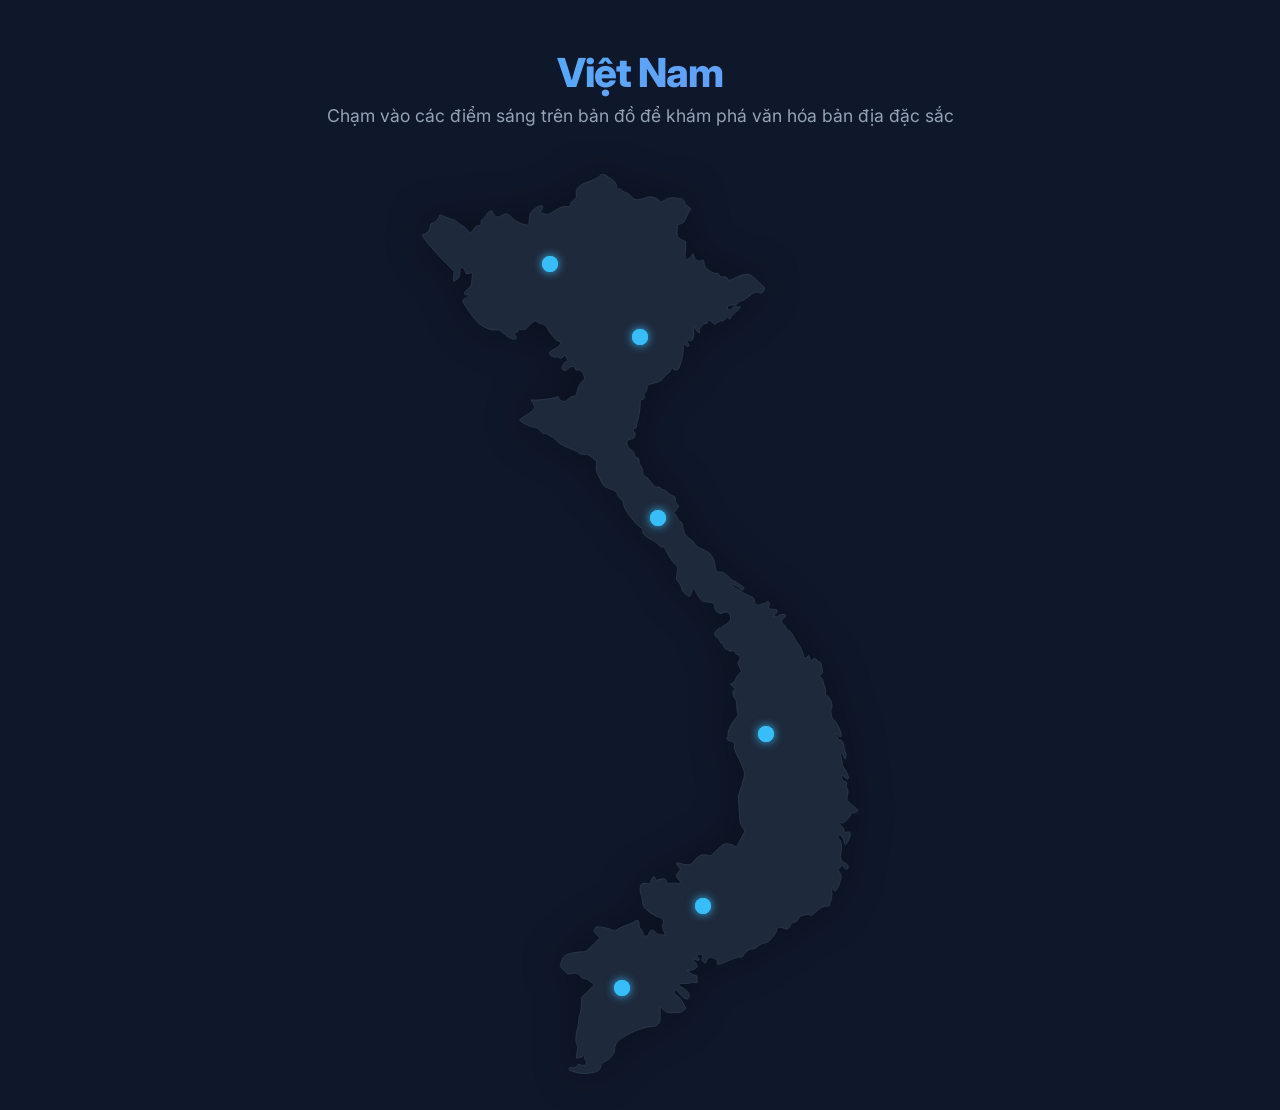
==== index.html @ da9336c7 "first commit" ====
<!DOCTYPE html>
<html lang="vi">
<head>
    <meta charset="UTF-8">
    <meta name="viewport" content="width=device-width, initial-scale=1.0">
    <title>Việt Nam - Khám Phá Văn Hóa</title>
    <link rel="stylesheet" href="style.css">
    <link href="https://fonts.googleapis.com/css2?family=Inter:wght@300;400;600;800&display=swap" rel="stylesheet">
</head>
<body>
    <header class="hero-header">
        <h1>Việt Nam</h1>
        <p>Chạm vào các điểm sáng trên bản đồ để khám phá văn hóa bản địa đặc sắc</p>
    </header>

    <main class="container">
        <section class="map-section">
            <div class="map-wrapper">
                <svg viewBox="0 0 1024 1024" preserveAspectRatio="xMidYMid meet" class="vietnam-map" xmlns="http://www.w3.org/2000/svg">
                    <g transform="translate(0.000000,1024.000000) scale(0.100000,-0.100000)" class="map-outline">
                        <path d="M4655 10212 c-17 -15 -72 -42 -122 -60 -74 -27 -97 -40 -118 -68 -23 -30 -26 -42 -21 -74 6 -36 3 -41 -29 -66 -23 -17 -35 -35 -35 -50 0 -22 -4 -24 -52 -24 -44 0 -62 -7 -124 -45 -78 -49 -85 -51 -133 -34 -35 12 -38 24 -15 50 18 20 11 39 -13 39 -29 0 -93 -44 -113 -77 -12 -21 -20 -52 -20 -82 0 -69 -10 -74 -89 -45 -44 17 -78 38 -103 64 -47 50 -75 57 -119 31 -19 -12 -41 -21 -50 -21 -18 0 -59 40 -59 58 0 7 -4 12 -9 12 -24 0 -43 -15 -63 -51 -12 -21 -30 -41 -40 -45 -14 -4 -18 -14 -16 -37 3 -30 1 -32 -30 -35 -26 -3 -38 -11 -53 -37 -26 -44 -45 -50 -65 -20 -8 13 -44 42 -80 65 -35 23 -64 46 -64 51 0 5 -10 9 -22 9 -13 0 -52 14 -88 31 -35 17 -66 27 -67 22 -16 -46 -42 -77 -73 -87 -30 -9 -35 -16 -38 -46 -4 -40 -25 -68 -64 -84 l-27 -12 37 -55 c20 -31 102 -124 181 -207 l145 -152 -3 -57 -3 -56 34 21 c29 19 34 27 38 76 3 30 8 58 12 62 11 11 45 -23 52 -52 6 -21 11 -24 29 -18 42 13 52 10 50 -16 -2 -14 -5 -46 -7 -72 -3 -42 -9 -53 -46 -86 -32 -28 -42 -43 -37 -56 5 -12 13 -15 27 -11 40 13 18 -29 -23 -44 -23 -9 -27 -15 -21 -34 9 -29 117 -182 163 -230 51 -55 154 -100 207 -92 37 5 44 2 85 -33 24 -22 58 -46 76 -56 58 -30 102 -14 67 25 -19 21 -19 21 14 38 18 10 21 15 12 26 -10 12 -4 13 37 8 47 -5 51 -4 79 29 16 19 41 43 57 53 24 16 30 16 45 3 9 -8 36 -20 58 -26 33 -10 45 -20 60 -50 20 -43 103 -142 118 -142 6 0 17 -4 24 -8 25 -16 -2 -53 -59 -80 -33 -17 -55 -35 -58 -46 -5 -28 37 -56 71 -49 16 3 35 0 43 -7 13 -11 20 -9 40 10 l23 22 16 -30 c20 -39 20 -39 -4 -45 -10 -3 -27 -21 -36 -40 -14 -30 -15 -39 -4 -52 18 -21 33 -19 60 10 30 32 80 35 80 5 0 -16 7 -20 34 -20 37 0 62 -27 72 -79 5 -23 2 -32 -16 -43 -25 -15 -54 -68 -65 -118 -9 -44 -22 -60 -48 -60 -12 0 -35 -14 -53 -31 -27 -26 -37 -30 -64 -24 -20 4 -34 15 -40 30 -8 22 -12 23 -42 14 -52 -16 -168 -32 -225 -30 l-53 1 20 -32 c11 -18 20 -40 20 -49 0 -23 -37 -58 -109 -102 -33 -21 -61 -42 -61 -47 0 -17 128 -80 163 -80 29 0 42 -7 70 -40 23 -27 39 -38 50 -34 9 3 28 -3 43 -15 15 -12 33 -21 41 -21 8 0 32 -20 54 -44 32 -35 59 -51 137 -81 53 -21 103 -46 111 -56 10 -14 26 -19 63 -19 43 0 55 -5 98 -42 l48 -41 -5 -53 c-5 -48 -2 -59 42 -143 42 -79 53 -92 84 -102 74 -24 109 -48 116 -77 3 -16 19 -39 35 -51 21 -15 30 -30 30 -49 0 -16 16 -54 35 -86 42 -70 140 -183 166 -191 13 -4 19 -16 19 -34 0 -36 28 -65 100 -101 33 -17 69 -43 80 -58 15 -20 28 -28 43 -25 19 3 27 -8 57 -69 19 -39 54 -92 78 -116 47 -49 46 -44 32 -126 -9 -57 -8 -60 19 -91 16 -18 31 -49 35 -68 5 -26 18 -45 47 -68 46 -36 50 -34 71 34 12 39 31 45 36 11 2 -10 20 -44 40 -74 36 -53 39 -55 87 -58 71 -4 95 -18 95 -57 0 -20 8 -39 23 -53 26 -25 45 -27 81 -11 38 18 76 -10 76 -56 0 -37 -23 -65 -75 -92 -16 -9 -33 -21 -37 -27 -4 -6 -8 -7 -8 -2 0 6 -13 -3 -30 -19 -37 -35 -39 -71 -5 -87 13 -6 28 -24 34 -39 5 -16 15 -29 20 -29 6 0 17 -16 25 -35 10 -24 22 -35 35 -35 12 0 21 -5 21 -11 0 -8 12 -10 34 -6 30 5 35 3 38 -16 2 -13 13 -23 28 -27 31 -7 37 -33 15 -67 -16 -24 -16 -28 6 -74 l23 -49 -32 -33 c-17 -17 -34 -45 -38 -60 -3 -16 -17 -33 -31 -40 l-24 -10 33 -34 c22 -23 27 -33 16 -33 -29 0 -31 -47 -3 -88 19 -27 25 -50 25 -89 0 -28 5 -64 10 -79 9 -22 7 -31 -8 -48 -56 -65 -106 -165 -100 -201 3 -11 -2 -27 -10 -35 -13 -12 -12 -15 4 -27 11 -8 30 -17 44 -20 33 -8 41 -22 34 -56 -4 -21 8 -55 51 -141 31 -63 59 -131 62 -153 4 -28 -5 -71 -31 -154 l-37 -116 9 -157 c9 -151 10 -159 38 -199 l29 -41 -49 -93 -49 -93 -32 20 c-19 12 -50 20 -76 20 -38 0 -48 -5 -89 -48 -94 -95 -93 -95 -137 -83 -56 15 -92 0 -143 -60 -37 -44 -46 -49 -81 -49 -22 0 -56 7 -76 15 -49 21 -63 1 -26 -37 l26 -27 -27 -35 c-26 -34 -26 -37 -11 -66 8 -16 20 -30 25 -30 6 0 10 -7 10 -16 0 -12 -11 -15 -57 -13 -32 2 -66 -1 -76 -5 -14 -7 -18 -2 -23 23 -7 34 -29 40 -90 22 -29 -8 -33 -6 -44 17 -12 26 -12 26 -27 7 -8 -11 -17 -32 -20 -47 -5 -26 -7 -27 -51 -21 -37 5 -47 3 -58 -12 -18 -25 -18 -72 1 -125 8 -23 15 -57 15 -74 1 -17 6 -41 13 -53 18 -33 113 -100 167 -118 37 -12 50 -22 54 -41 4 -15 2 -32 -5 -40 -12 -15 -10 -29 16 -88 l16 -39 -47 6 c-37 4 -54 12 -70 32 -31 40 -60 29 -78 -27 -3 -11 -15 -18 -30 -18 -21 0 -26 6 -32 35 -3 20 -15 40 -25 46 -14 7 -19 21 -19 50 0 46 -21 61 -49 35 -10 -9 -49 -27 -87 -40 -38 -13 -86 -34 -107 -46 -37 -22 -40 -22 -73 -6 -20 9 -65 21 -102 26 -63 9 -68 8 -83 -12 -21 -27 -15 -45 25 -80 l31 -27 -80 -81 c-76 -76 -82 -80 -125 -80 -61 0 -162 -22 -191 -42 -15 -9 -31 -36 -42 -69 l-17 -54 46 -46 c43 -44 49 -46 75 -37 44 15 98 2 111 -28 8 -18 22 -26 52 -31 37 -6 96 -52 96 -75 0 -5 -30 -36 -66 -71 l-66 -62 -5 -90 c-3 -50 -12 -102 -20 -118 -7 -15 -13 -44 -12 -65 1 -20 -6 -64 -15 -97 -20 -73 -21 -153 -2 -174 11 -14 11 -26 0 -80 -7 -36 -11 -67 -8 -70 4 -5 20 0 77 24 13 6 17 2 17 -18 0 -14 5 -29 10 -32 6 -3 10 -17 10 -30 0 -28 -22 -35 -64 -22 -24 8 -31 7 -46 -12 -13 -18 -24 -22 -51 -19 -25 2 -34 -1 -37 -14 -2 -12 7 -20 37 -27 23 -6 59 -16 81 -21 29 -8 64 -8 123 1 90 13 112 28 122 82 5 27 14 36 52 51 51 21 103 84 103 125 0 14 5 42 10 61 22 78 287 209 423 210 27 0 45 7 62 25 23 22 25 32 25 114 l0 89 34 -34 c36 -36 51 -39 156 -35 42 2 61 8 78 25 l24 23 -26 49 c-30 58 -54 87 -84 103 -13 7 -22 21 -22 35 0 35 28 24 64 -24 35 -46 83 -71 97 -49 23 37 0 82 -60 116 -72 40 -67 53 19 53 39 0 70 4 70 9 0 6 16 7 35 4 l35 -6 0 42 c0 38 -3 42 -29 47 -15 3 -41 17 -57 30 l-29 23 38 1 c37 0 77 27 77 52 0 7 -12 24 -27 40 -30 31 -26 46 7 28 12 -6 29 -9 37 -6 14 6 14 9 -2 25 -27 31 -16 49 22 39 30 -8 32 -10 21 -34 -10 -21 -8 -28 10 -46 12 -12 23 -20 24 -17 2 2 11 18 20 34 20 37 35 40 82 21 30 -13 36 -20 36 -46 0 -37 1 -37 131 21 49 22 102 39 123 39 20 0 36 4 36 8 0 4 15 25 34 45 25 27 42 37 64 37 17 0 43 10 59 24 39 32 68 46 96 46 35 0 122 95 131 143 6 32 11 37 34 37 15 0 39 -6 53 -14 32 -16 52 -7 69 34 9 21 21 31 45 36 23 4 36 14 47 38 13 27 24 34 68 44 40 9 56 10 67 1 11 -10 22 -4 56 28 60 56 94 75 130 71 25 -2 32 1 35 17 2 11 9 36 16 55 8 21 12 56 9 88 -6 52 9 74 20 31 12 -46 53 8 79 107 11 41 11 49 -9 85 -12 21 -17 39 -12 39 5 0 14 11 19 25 l9 25 25 -25 c34 -34 58 -33 54 3 -2 19 -12 31 -34 41 -45 19 -65 66 -48 111 17 47 7 139 -17 163 -22 21 -25 47 -6 47 26 0 50 -27 56 -65 3 -21 12 -40 19 -43 14 -4 49 68 54 113 3 29 2 30 -34 27 -34 -3 -38 -1 -38 20 0 14 -11 35 -25 48 -32 30 -31 38 2 38 20 0 38 12 65 42 21 23 38 49 38 56 0 8 9 14 21 14 25 0 59 17 59 30 0 5 -24 27 -52 49 -73 55 -81 70 -67 125 9 37 8 50 -5 77 -10 21 -13 36 -7 43 13 15 1 33 -23 37 -20 4 -43 55 -31 67 4 4 17 -5 30 -20 15 -17 30 -26 39 -22 13 5 13 12 -4 56 -10 28 -28 59 -40 70 -13 13 -20 31 -20 58 0 21 -5 51 -10 65 -6 17 -7 33 -1 43 8 14 11 13 21 -13 22 -62 22 -61 32 -33 6 19 5 37 -6 63 -9 21 -16 52 -16 69 -1 36 -20 66 -44 66 -9 0 -21 11 -26 24 -5 13 -14 27 -19 31 -6 3 -11 11 -11 17 0 6 10 2 23 -9 45 -41 50 -40 45 8 -5 43 -58 140 -91 167 -21 18 -33 108 -16 128 19 23 -18 123 -50 135 -18 7 -22 15 -18 35 2 15 -4 50 -14 80 -11 29 -19 59 -19 66 0 7 -9 19 -21 26 l-21 13 22 24 c17 18 21 30 16 52 -4 15 -10 43 -13 61 -4 23 -11 32 -24 32 -10 0 -23 9 -29 20 -13 24 -35 26 -44 5 -9 -25 -26 -17 -32 15 -7 34 -11 36 -35 14 -25 -22 -34 -13 -49 51 -8 35 -26 70 -47 94 -18 22 -41 57 -49 78 -18 43 -51 83 -70 83 -6 0 -17 14 -24 30 -7 17 -21 35 -31 41 -27 14 -24 46 6 65 14 9 25 23 25 30 0 20 -64 18 -84 -2 -9 -8 -26 -14 -38 -12 l-23 3 23 23 c12 12 22 30 22 41 0 15 -7 18 -40 17 -50 -1 -66 13 -50 45 11 19 10 24 -6 36 -16 12 -20 11 -30 -2 -6 -8 -23 -15 -37 -15 -14 0 -29 -5 -32 -10 -8 -12 -46 -3 -57 14 -4 6 -8 23 -8 37 0 23 -8 30 -56 49 -53 22 -228 129 -221 136 8 9 95 -30 113 -51 19 -20 25 -22 39 -11 16 11 15 14 -11 35 -40 31 -103 71 -112 71 -4 0 -28 20 -52 45 -39 39 -50 45 -87 45 -40 0 -43 2 -52 38 -6 20 -11 47 -11 60 0 28 -25 78 -54 111 -11 13 -53 38 -93 56 -47 22 -73 40 -78 55 -4 12 -28 37 -55 56 -53 38 -74 75 -84 145 -5 36 -12 49 -31 57 -14 7 -25 19 -25 27 0 9 -10 29 -21 45 l-22 29 27 31 c31 38 32 42 5 65 -12 12 -19 29 -17 45 3 32 -8 50 -32 50 -11 0 -35 16 -54 35 -20 19 -44 35 -55 35 -10 0 -22 7 -25 16 -4 10 -16 14 -34 12 -23 -2 -36 6 -70 45 -23 27 -42 52 -42 58 0 5 -6 9 -14 9 -25 0 -46 30 -46 67 0 20 -9 46 -20 60 -11 14 -20 41 -20 59 0 26 -4 33 -22 36 -16 2 -25 13 -31 39 -5 24 -18 41 -38 53 -30 18 -49 51 -49 86 0 14 11 22 40 30 52 14 71 47 46 84 -20 32 -20 33 4 39 13 3 20 14 20 30 0 14 5 38 11 54 16 42 32 142 31 195 0 41 2 47 25 53 21 5 24 11 21 35 -3 21 1 35 14 47 10 9 18 29 18 44 0 34 7 39 95 64 57 16 73 26 92 54 13 19 36 42 52 52 16 9 32 30 35 46 7 25 9 26 20 10 15 -20 49 -23 63 -4 24 33 53 147 55 221 2 71 4 76 16 57 8 -12 23 -21 33 -21 23 0 24 10 4 36 -22 29 -18 36 14 29 40 -9 55 20 53 103 0 36 3 60 9 57 5 -4 9 -12 9 -18 1 -14 35 -57 45 -57 4 0 5 12 2 27 -6 32 39 83 72 83 14 0 21 6 21 20 0 27 19 25 51 -6 l28 -26 29 21 c17 11 42 21 56 21 16 0 32 9 42 26 15 22 19 23 26 10 11 -20 28 -21 28 -2 0 8 25 36 55 61 52 45 71 72 43 62 -7 -2 -22 0 -32 6 -15 7 -23 5 -36 -10 -26 -33 -56 -38 -63 -11 -8 28 7 38 60 38 32 0 46 5 55 20 7 11 20 20 28 21 8 0 27 8 41 17 53 34 84 57 94 68 15 18 65 26 80 14 20 -16 51 3 59 36 6 21 3 30 -11 37 -10 6 -36 29 -57 51 -95 99 -132 106 -247 51 -85 -41 -95 -42 -102 -15 -4 16 -14 20 -47 20 -33 0 -43 4 -47 20 -4 15 -14 20 -39 20 -48 0 -134 65 -134 102 0 44 -9 59 -29 46 -31 -19 -67 -2 -83 38 l-15 37 -22 -32 c-14 -20 -31 -31 -46 -31 -23 0 -23 1 -19 100 l5 99 -39 20 c-57 29 -63 41 -60 112 l3 63 37 9 c33 8 39 15 64 73 15 35 33 69 41 75 20 17 16 26 -17 45 -16 10 -36 34 -44 55 -14 35 -17 37 -73 43 -87 10 -93 9 -147 -19 -42 -22 -52 -24 -61 -12 -16 22 -71 47 -105 47 -17 0 -55 -8 -84 -19 -67 -23 -101 -17 -138 25 -16 18 -44 38 -62 44 -19 6 -42 20 -51 30 -14 15 -21 17 -31 9 -11 -9 -15 -2 -20 30 -5 33 -16 49 -48 75 -41 33 -98 66 -113 66 -4 0 -22 -13 -38 -28z" />
                    </g>
                </svg>

                <div class="hotspot" id="trung-du-mien-nui-bac" style="left: 40%; top: 10%;">
                    <div class="pulse"></div>
                    <span class="tooltip">Trung du & Miền núi phía Bắc</span>
                </div>
                <div class="hotspot" id="dong-bang-song-hong" style="left: 50%; top: 18%;">
                    <div class="pulse"></div>
                    <span class="tooltip">Đông bằng sông Hồng</span>
                </div>
                <div class="hotspot" id="bac-trung-bo-duyen-hai" style="left: 52%; top: 38%;">
                    <div class="pulse"></div>
                    <span class="tooltip">Bắc Trung Bộ & Duyên hải miền Trung</span>
                </div>
                <div class="hotspot" id="tay-nguyen" style="left: 64%; top: 62%;">
                    <div class="pulse"></div>
                    <span class="tooltip">Tây Nguyên</span>
                </div>
                <div class="hotspot" id="dong-nam-bo" style="left: 57%; top: 81%;">
                    <div class="pulse"></div>
                    <span class="tooltip">Đông Nam Bộ</span>
                </div>
                <div class="hotspot" id="dong-bang-song-cuu-long" style="left: 48%; top: 90%;">
                    <div class="pulse"></div>
                    <span class="tooltip">Đồng bằng sông Cửu Long</span>
                </div>
            </div>
        </section>


        <aside class="info-panel" id="infoPanel">
            <button class="close-btn" id="closeBtn" aria-label="Đóng">&times;</button>
            
            <div class="info-content">
                <div class="image-wrapper">
                    <img id="regionImage" src="" alt="Hình ảnh vùng miền">
                    <div class="image-overlay"></div>
                </div>
                
                <h2 id="regionName">Tên Vùng Miền</h2>
                
                <div class="detail-section">
                    <h3>🏙️ Thành phố thuộc vùng kinh tế</h3>
                    <p id="regionCities" class="detail-text">-</p>
                </div>

                <div class="detail-section">
                    <h3>📍 Vị trí địa lý</h3>
                    <p id="regionLocation" class="detail-text">-</p>
                </div>

                <div class="detail-section">
                    <h3>⛰️ Đặc điểm địa lý</h3>
                    <p id="regionGeography" class="detail-text">-</p>
                </div>

                <div class="detail-section">
                    <h3>👥 Con người</h3>
                    <p id="regionPeople" class="detail-text">-</p>
                </div>

                <div class="detail-section">
                    <h3>💼 Thế mạnh kinh tế</h3>
                    <p id="regionEconomy" class="detail-text">-</p>
                </div>

                <div class="detail-section">
                    <h3>✨ Bản sắc văn hóa, phong tục, đặc sản</h3>
                    <p id="regionCulture" class="detail-text">-</p>
                </div>

                <button class="explore-btn" id="exploreBtn">
                    Khám Phá Ngay
                    <span class="arrow">→</span>
                </button>
            </div>
        </aside>
    </main>

    <script src="script.js"></script>
</body>
</html>
---- style.css ----
/* Thiết lập các biến màu sắc (Design Tokens) */
:root {
    --bg-main: #0f172a;
    --text-primary: #f8fafc;
    --text-secondary: #94a3b8;
    --accent-color: #38bdf8;
    --accent-glow: rgba(56, 189, 248, 0.5);
    --panel-bg: rgba(30, 41, 59, 0.85);
    --map-fill: #1e293b;
    --map-stroke: #334155;
}

* {
    margin: 0;
    padding: 0;
    box-sizing: border-box;
}

body {
    font-family: 'Inter', sans-serif;
    background-color: var(--bg-main);
    color: var(--text-primary);
    min-height: 100vh;
    display: flex;
    flex-direction: column;
    overflow-x: hidden;
}

/* Header UI */
.hero-header {
    text-align: center;
    padding: 3rem 1rem 1rem;
}

.hero-header h1 {
    font-size: 2.5rem;
    font-weight: 800;
    letter-spacing: -1px;
    margin-bottom: 0.5rem;
    /* Hiệu ứng gradient chữ */
    background: linear-gradient(135deg, #38bdf8, #818cf8);
    -webkit-background-clip: text;
    -webkit-text-fill-color: transparent;
}

.hero-header p {
    color: var(--text-secondary);
    font-size: 1.1rem;
}

/* Layout Core */
.container {
    flex: 1;
    display: flex;
    max-width: 1400px;
    margin: 0 auto;
    width: 100%;
    position: relative;
    overflow: hidden; /* Chứa Sidebar bên trong */
}

/* --- MAP & HOTSPOT STYLING --- */
.map-section {
    flex: 1;
    display: flex;
    justify-content: center;
    align-items: center;
    padding: 2rem;
}

.map-wrapper {
    position: relative;
    width: 100%;
    max-width: 900px; /* Base width for map increased further */
}

.vietnam-map {
    width: 100%;
    height: auto;
    filter: drop-shadow(0 0 20px rgba(0,0,0,0.3));
}

.map-outline {
    fill: var(--map-fill);
    stroke: var(--map-stroke);
    stroke-width: 8;
}

/* Các điểm sáng (Hotspots) */
.hotspot {
    position: absolute;
    width: 24px;
    height: 24px;
    transform: translate(-50%, -50%); /* Căn giữa tâm tại tọa độ left/top */
    cursor: pointer;
    z-index: 5;
    display: flex;
    justify-content: center;
    align-items: center;
}

.hotspot .pulse {
    width: 16px;
    height: 16px;
    background-color: var(--accent-color);
    border-radius: 50%;
    position: relative;
    box-shadow: 0 0 10px var(--accent-color);
    transition: all 0.3s;
}

/* Vòng tròn tỏa ra (Ripple effect) */
.hotspot .pulse::after {
    content: '';
    position: absolute;
    top: 50%; left: 50%;
    width: 100%; height: 100%;
    background-color: var(--accent-color);
    border-radius: 50%;
    transform: translate(-50%, -50%);
    animation: ripple 2s infinite ease-in-out;
    z-index: -1;
}

@keyframes ripple {
    0% { transform: translate(-50%, -50%) scale(1); opacity: 0.8; }
    100% { transform: translate(-50%, -50%) scale(3); opacity: 0; }
}

/* Tooltip hiện tên khi hover */
.tooltip {
    position: absolute;
    bottom: 120%;
    background: rgba(15, 23, 42, 0.9);
    color: #fff;
    padding: 4px 10px;
    border-radius: 4px;
    font-size: 0.85rem;
    white-space: nowrap;
    opacity: 0;
    visibility: hidden;
    transition: all 0.3s;
    border: 1px solid rgba(255,255,255,0.1);
    pointer-events: none;
}

.hotspot:hover .tooltip {
    opacity: 1;
    visibility: visible;
    transform: translateY(-5px);
}

.hotspot:hover .pulse {
    background-color: #fff;
    transform: scale(1.2);
}

.hotspot.active .pulse {
    background-color: #818cf8;
    box-shadow: 0 0 20px #818cf8;
    transform: scale(1.3);
}

.hotspot.active .pulse::after {
    background-color: #818cf8;
    animation: ripple 1.5s infinite ease-in-out;
}

/* --- SIDEBAR PANEL STYLING (Glassmorphism) --- */
.info-panel {
    position: absolute;
    right: -100%; /* Ẩn ra ngoài màn hình mặc định */
    top: 0;
    width: 450px;
    height: 100%;
    background: var(--panel-bg);
    backdrop-filter: blur(16px); /* Hiệu ứng kính mờ */
    border-left: 1px solid rgba(255,255,255,0.1);
    padding: 2.5rem;
    transition: right 0.6s cubic-bezier(0.16, 1, 0.3, 1); /* Chuyển động vật lý */
    box-shadow: -20px 0 50px rgba(0,0,0,0.5);
    z-index: 10;
    overflow-y: auto;
}

/* Class kích hoạt Sidebar */
.info-panel.open {
    right: 0;
}

.close-btn {
    position: absolute;
    top: 1rem;
    right: 1.5rem;
    background: none;
    border: none;
    color: var(--text-secondary);
    font-size: 2.5rem;
    line-height: 1;
    cursor: pointer;
    transition: color 0.3s, transform 0.3s;
}

.close-btn:hover {
    color: #fff;
    transform: rotate(90deg); /* Hiệu ứng xoay nút close */
}

/* Info Content & Animation xuất hiện */
.info-content {
    opacity: 0;
    transform: translateY(20px);
    transition: all 0.5s 0.3s ease; /* Delay nhẹ để tạo cảm giác tuần tự */
}

.info-panel.open .info-content {
    opacity: 1;
    transform: translateY(0);
}

.image-wrapper {
    position: relative;
    border-radius: 16px;
    overflow: hidden;
    margin-bottom: 1.5rem;
}

.info-content img {
    width: 100%;
    height: 220px;
    object-fit: cover;
    display: block;
}

.image-overlay {
    position: absolute;
    bottom: 0; left: 0; right: 0;
    height: 50%;
    background: linear-gradient(to top, var(--panel-bg), transparent);
}

.info-content h2 {
    font-size: 2rem;
    margin-bottom: 1.5rem;
}

.detail-section {
    margin-bottom: 1.8rem;
}

.detail-section h3 {
    font-size: 1rem;
    margin-bottom: 0.8rem;
    color: var(--accent-color);
    font-weight: 600;
}

.detail-text {
    line-height: 1.7;
    color: var(--text-secondary);
    font-size: 0.95rem;
}

.explore-btn {
    display: flex;
    align-items: center;
    justify-content: center;
    gap: 0.8rem;
    width: 100%;
    margin-top: 2.5rem;
    padding: 1rem 1.5rem;
    background: linear-gradient(135deg, var(--accent-color), #818cf8);
    color: #fff;
    border: none;
    border-radius: 8px;
    font-size: 1rem;
    font-weight: 600;
    cursor: pointer;
    transition: all 0.3s ease;
    box-shadow: 0 4px 15px rgba(56, 189, 248, 0.3);
}

.explore-btn:hover {
    transform: translateY(-2px);
    box-shadow: 0 6px 20px rgba(56, 189, 248, 0.5);
}

.explore-btn:active {
    transform: translateY(0);
}

.explore-btn .arrow {
    font-size: 1.2rem;
    transition: transform 0.3s ease;
}

.explore-btn:hover .arrow {
    transform: translateX(4px);
}

/* --- RESPONSIVE CHO MOBILE --- */
@media (max-width: 900px) {
    .container {
        flex-direction: column;
    }
    
    /* Biến Sidebar thành Bottom Sheet */
    .info-panel {
        width: 100%;
        height: 70vh; /* Cao 70% màn hình */
        top: auto;
        bottom: -100%; /* Ẩn xuống dưới */
        right: 0;
        border-left: none;
        border-top: 1px solid rgba(255,255,255,0.1);
        border-radius: 24px 24px 0 0;
        transition: bottom 0.6s cubic-bezier(0.16, 1, 0.3, 1);
    }

    .info-panel.open {
        bottom: 0; /* Vuốt lên */
    }

    .map-section {
        min-height: 50vh;
    }
}
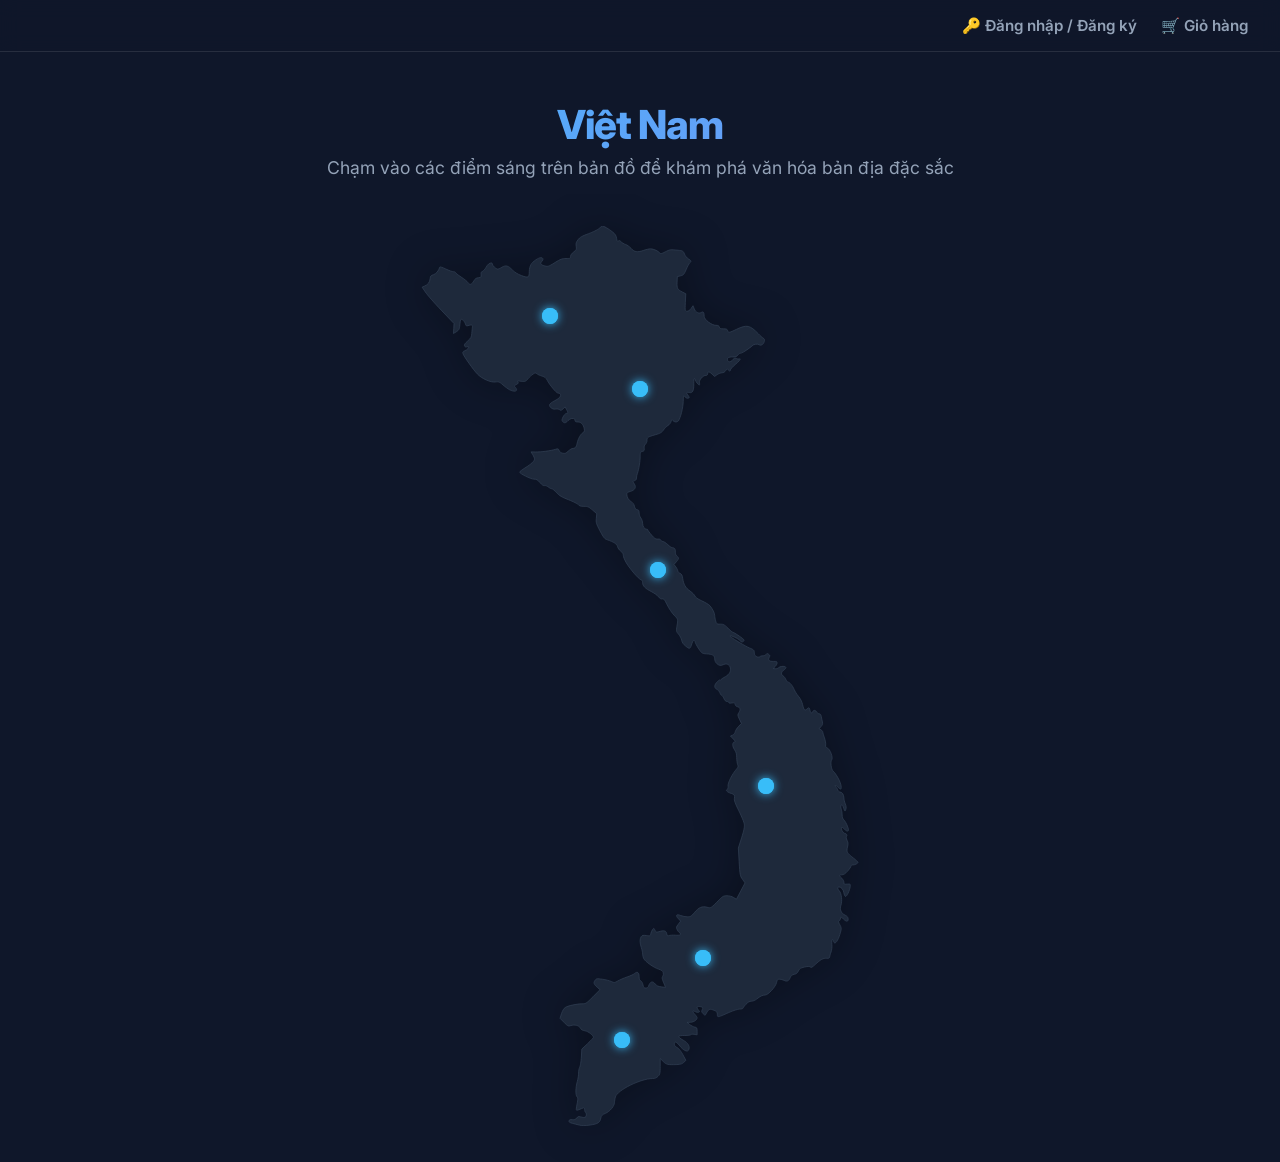
==== commit 2aad5b87: "TranManh" ====
--- a/index.html
+++ b/index.html
@@ -98,7 +98,7 @@
             </div>
         </aside>
     </main>
-
+    <script src="user.js"></script>
     <script src="script.js"></script>
 </body>
 </html>
--- a/style.css
+++ b/style.css
@@ -19,12 +19,60 @@
 body {
     font-family: 'Inter', sans-serif;
     background-color: var(--bg-main);
+    background-image: url('Background.jpg');
+    background-size: 100% 100%;
+    background-position: center;
+    background-attachment: fixed;
+    background-repeat: no-repeat;
     color: var(--text-primary);
     min-height: 100vh;
     display: flex;
     flex-direction: column;
     overflow-x: hidden;
 }
+
+/* Top Navbar */
+.top-navbar {
+    display: flex;
+    justify-content: flex-end;
+    align-items: center;
+    padding: 1rem 2rem;
+    gap: 1.5rem;
+    background: rgba(15, 23, 42, 0.8);
+    backdrop-filter: blur(10px);
+    border-bottom: 1px solid rgba(255,255,255,0.1);
+    position: sticky;
+    top: 0;
+    z-index: 1000;
+}
+
+.nav-link {
+    color: var(--text-secondary);
+    text-decoration: none;
+    font-size: 0.95rem;
+    font-weight: 600;
+    transition: color 0.3s;
+    display: flex;
+    align-items: center;
+    gap: 0.5rem;
+}
+
+.nav-link:hover {
+    color: var(--accent-color);
+}
+
+.nav-link .badge {
+    background: #ef4444;
+    color: white;
+    font-size: 0.75rem;
+    padding: 0.1rem 0.4rem;
+    border-radius: 10px;
+    display: none;
+}
+.nav-link .badge.show {
+    display: inline-block;
+}
+
 
 /* Header UI */
 .hero-header {
